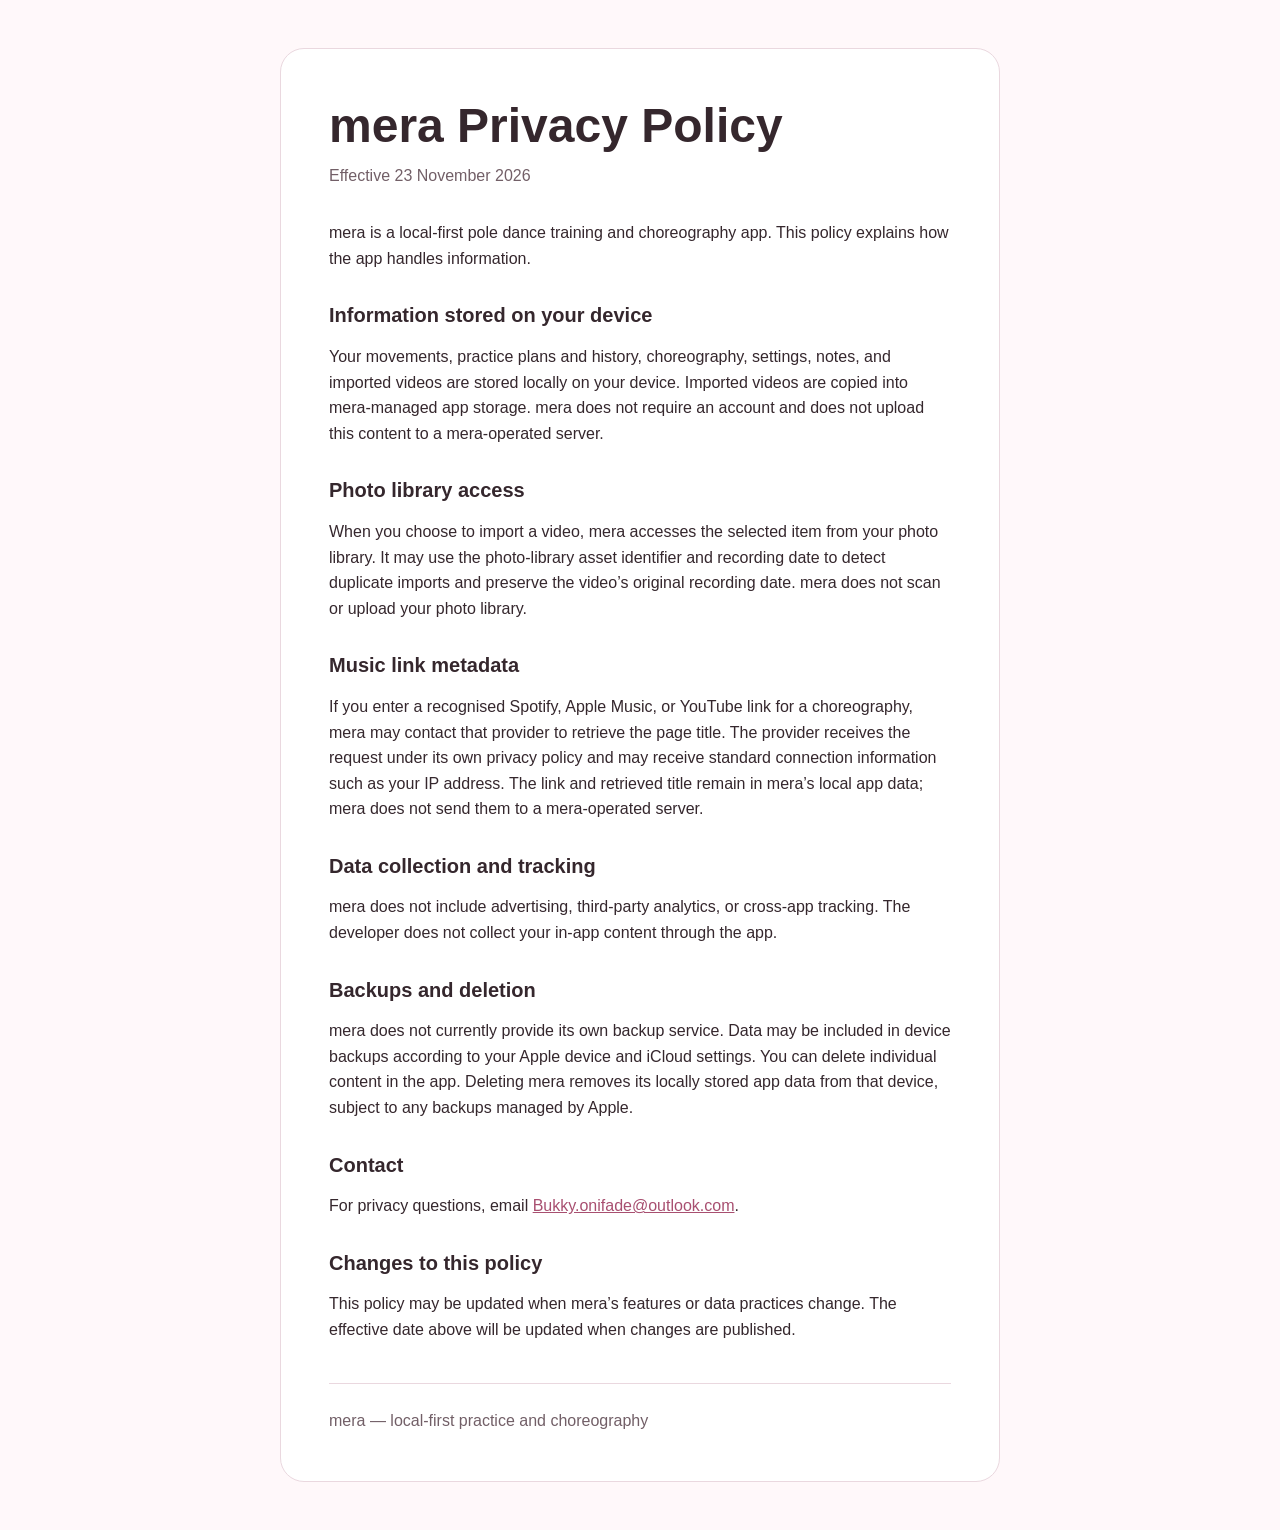
==== index.html @ db1d3d58 "Add mera privacy policy" ====
<!doctype html>
<html lang="en">
<head>
    <meta charset="utf-8">
    <meta name="viewport" content="width=device-width, initial-scale=1">
    <meta name="description" content="Privacy policy for mera, a local-first pole dance training and choreography app.">
    <title>Privacy Policy — mera</title>
    <style>
        :root {
            color-scheme: light dark;
            --background: #fff8fa;
            --surface: #ffffff;
            --text: #35272d;
            --muted: #725f67;
            --accent: #a84f70;
            --border: #ead8df;
        }

        @media (prefers-color-scheme: dark) {
            :root {
                --background: #21171c;
                --surface: #2c2026;
                --text: #f7eaf0;
                --muted: #d2b8c3;
                --accent: #f0a9c3;
                --border: #503944;
            }
        }

        * {
            box-sizing: border-box;
        }

        body {
            margin: 0;
            background: var(--background);
            color: var(--text);
            font-family: -apple-system, BlinkMacSystemFont, "Segoe UI", sans-serif;
            line-height: 1.6;
        }

        main {
            width: min(720px, calc(100% - 32px));
            margin: 48px auto;
            padding: clamp(24px, 6vw, 48px);
            background: var(--surface);
            border: 1px solid var(--border);
            border-radius: 24px;
        }

        h1, h2 {
            line-height: 1.2;
        }

        h1 {
            margin: 0 0 8px;
            font-size: clamp(2rem, 8vw, 3rem);
        }

        h2 {
            margin-top: 32px;
            font-size: 1.25rem;
        }

        .updated {
            margin: 0 0 32px;
            color: var(--muted);
        }

        a {
            color: var(--accent);
        }

        footer {
            margin-top: 40px;
            padding-top: 24px;
            border-top: 1px solid var(--border);
            color: var(--muted);
        }
    </style>
</head>
<body>
    <main>
        <h1>mera Privacy Policy</h1>
        <p class="updated">Effective 23 November 2026</p>

        <p>mera is a local-first pole dance training and choreography app. This policy explains how the app handles information.</p>

        <h2>Information stored on your device</h2>
        <p>Your movements, practice plans and history, choreography, settings, notes, and imported videos are stored locally on your device. Imported videos are copied into mera-managed app storage. mera does not require an account and does not upload this content to a mera-operated server.</p>

        <h2>Photo library access</h2>
        <p>When you choose to import a video, mera accesses the selected item from your photo library. It may use the photo-library asset identifier and recording date to detect duplicate imports and preserve the video’s original recording date. mera does not scan or upload your photo library.</p>

        <h2>Music link metadata</h2>
        <p>If you enter a recognised Spotify, Apple Music, or YouTube link for a choreography, mera may contact that provider to retrieve the page title. The provider receives the request under its own privacy policy and may receive standard connection information such as your IP address. The link and retrieved title remain in mera’s local app data; mera does not send them to a mera-operated server.</p>

        <h2>Data collection and tracking</h2>
        <p>mera does not include advertising, third-party analytics, or cross-app tracking. The developer does not collect your in-app content through the app.</p>

        <h2>Backups and deletion</h2>
        <p>mera does not currently provide its own backup service. Data may be included in device backups according to your Apple device and iCloud settings. You can delete individual content in the app. Deleting mera removes its locally stored app data from that device, subject to any backups managed by Apple.</p>

        <h2>Contact</h2>
        <p>For privacy questions, email <a href="mailto:Bukky.onifade@outlook.com">Bukky.onifade@outlook.com</a>.</p>

        <h2>Changes to this policy</h2>
        <p>This policy may be updated when mera’s features or data practices change. The effective date above will be updated when changes are published.</p>

        <footer>mera — local-first practice and choreography</footer>
    </main>
</body>
</html>
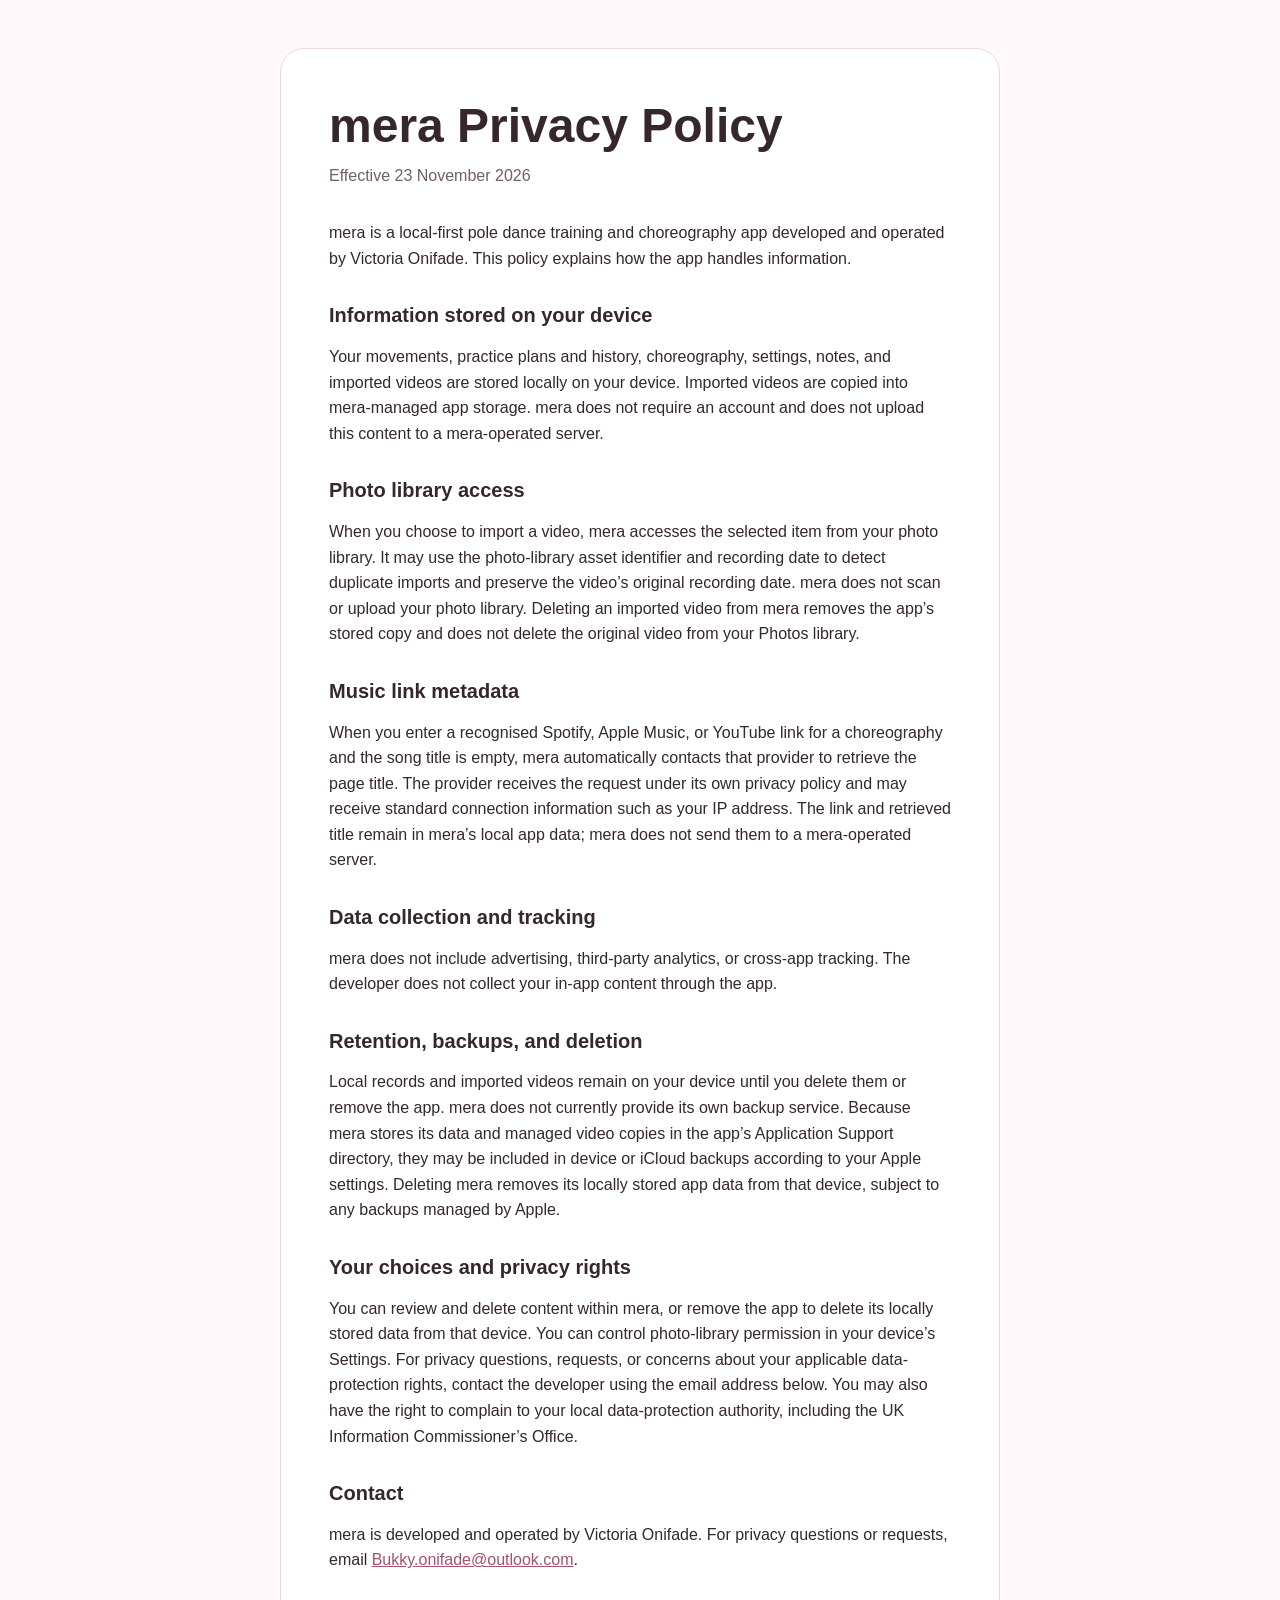
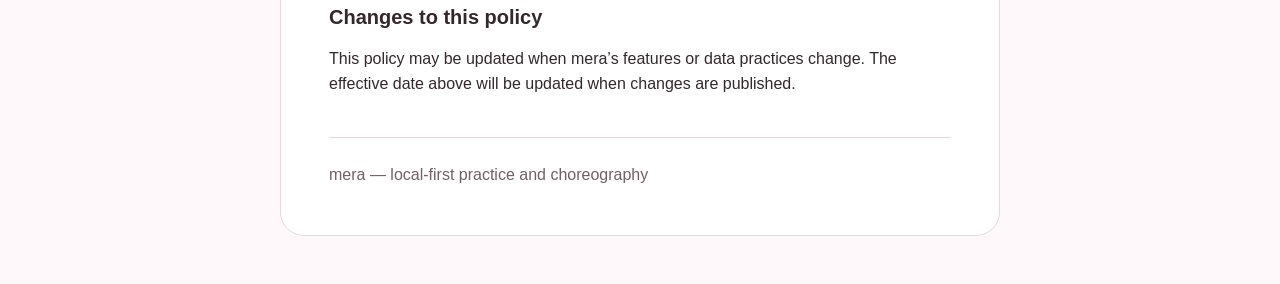
==== commit 5fa58380: "Clarify mera privacy practices" ====
--- a/index.html
+++ b/index.html
@@ -84,25 +84,28 @@
         <h1>mera Privacy Policy</h1>
         <p class="updated">Effective 23 November 2026</p>
 
-        <p>mera is a local-first pole dance training and choreography app. This policy explains how the app handles information.</p>
+        <p>mera is a local-first pole dance training and choreography app developed and operated by Victoria Onifade. This policy explains how the app handles information.</p>
 
         <h2>Information stored on your device</h2>
         <p>Your movements, practice plans and history, choreography, settings, notes, and imported videos are stored locally on your device. Imported videos are copied into mera-managed app storage. mera does not require an account and does not upload this content to a mera-operated server.</p>
 
         <h2>Photo library access</h2>
-        <p>When you choose to import a video, mera accesses the selected item from your photo library. It may use the photo-library asset identifier and recording date to detect duplicate imports and preserve the video’s original recording date. mera does not scan or upload your photo library.</p>
+        <p>When you choose to import a video, mera accesses the selected item from your photo library. It may use the photo-library asset identifier and recording date to detect duplicate imports and preserve the video’s original recording date. mera does not scan or upload your photo library. Deleting an imported video from mera removes the app’s stored copy and does not delete the original video from your Photos library.</p>
 
         <h2>Music link metadata</h2>
-        <p>If you enter a recognised Spotify, Apple Music, or YouTube link for a choreography, mera may contact that provider to retrieve the page title. The provider receives the request under its own privacy policy and may receive standard connection information such as your IP address. The link and retrieved title remain in mera’s local app data; mera does not send them to a mera-operated server.</p>
+        <p>When you enter a recognised Spotify, Apple Music, or YouTube link for a choreography and the song title is empty, mera automatically contacts that provider to retrieve the page title. The provider receives the request under its own privacy policy and may receive standard connection information such as your IP address. The link and retrieved title remain in mera’s local app data; mera does not send them to a mera-operated server.</p>
 
         <h2>Data collection and tracking</h2>
         <p>mera does not include advertising, third-party analytics, or cross-app tracking. The developer does not collect your in-app content through the app.</p>
 
-        <h2>Backups and deletion</h2>
-        <p>mera does not currently provide its own backup service. Data may be included in device backups according to your Apple device and iCloud settings. You can delete individual content in the app. Deleting mera removes its locally stored app data from that device, subject to any backups managed by Apple.</p>
+        <h2>Retention, backups, and deletion</h2>
+        <p>Local records and imported videos remain on your device until you delete them or remove the app. mera does not currently provide its own backup service. Because mera stores its data and managed video copies in the app’s Application Support directory, they may be included in device or iCloud backups according to your Apple settings. Deleting mera removes its locally stored app data from that device, subject to any backups managed by Apple.</p>
+
+        <h2>Your choices and privacy rights</h2>
+        <p>You can review and delete content within mera, or remove the app to delete its locally stored data from that device. You can control photo-library permission in your device’s Settings. For privacy questions, requests, or concerns about your applicable data-protection rights, contact the developer using the email address below. You may also have the right to complain to your local data-protection authority, including the UK Information Commissioner’s Office.</p>
 
         <h2>Contact</h2>
-        <p>For privacy questions, email <a href="mailto:Bukky.onifade@outlook.com">Bukky.onifade@outlook.com</a>.</p>
+        <p>mera is developed and operated by Victoria Onifade. For privacy questions or requests, email <a href="mailto:Bukky.onifade@outlook.com">Bukky.onifade@outlook.com</a>.</p>
 
         <h2>Changes to this policy</h2>
         <p>This policy may be updated when mera’s features or data practices change. The effective date above will be updated when changes are published.</p>
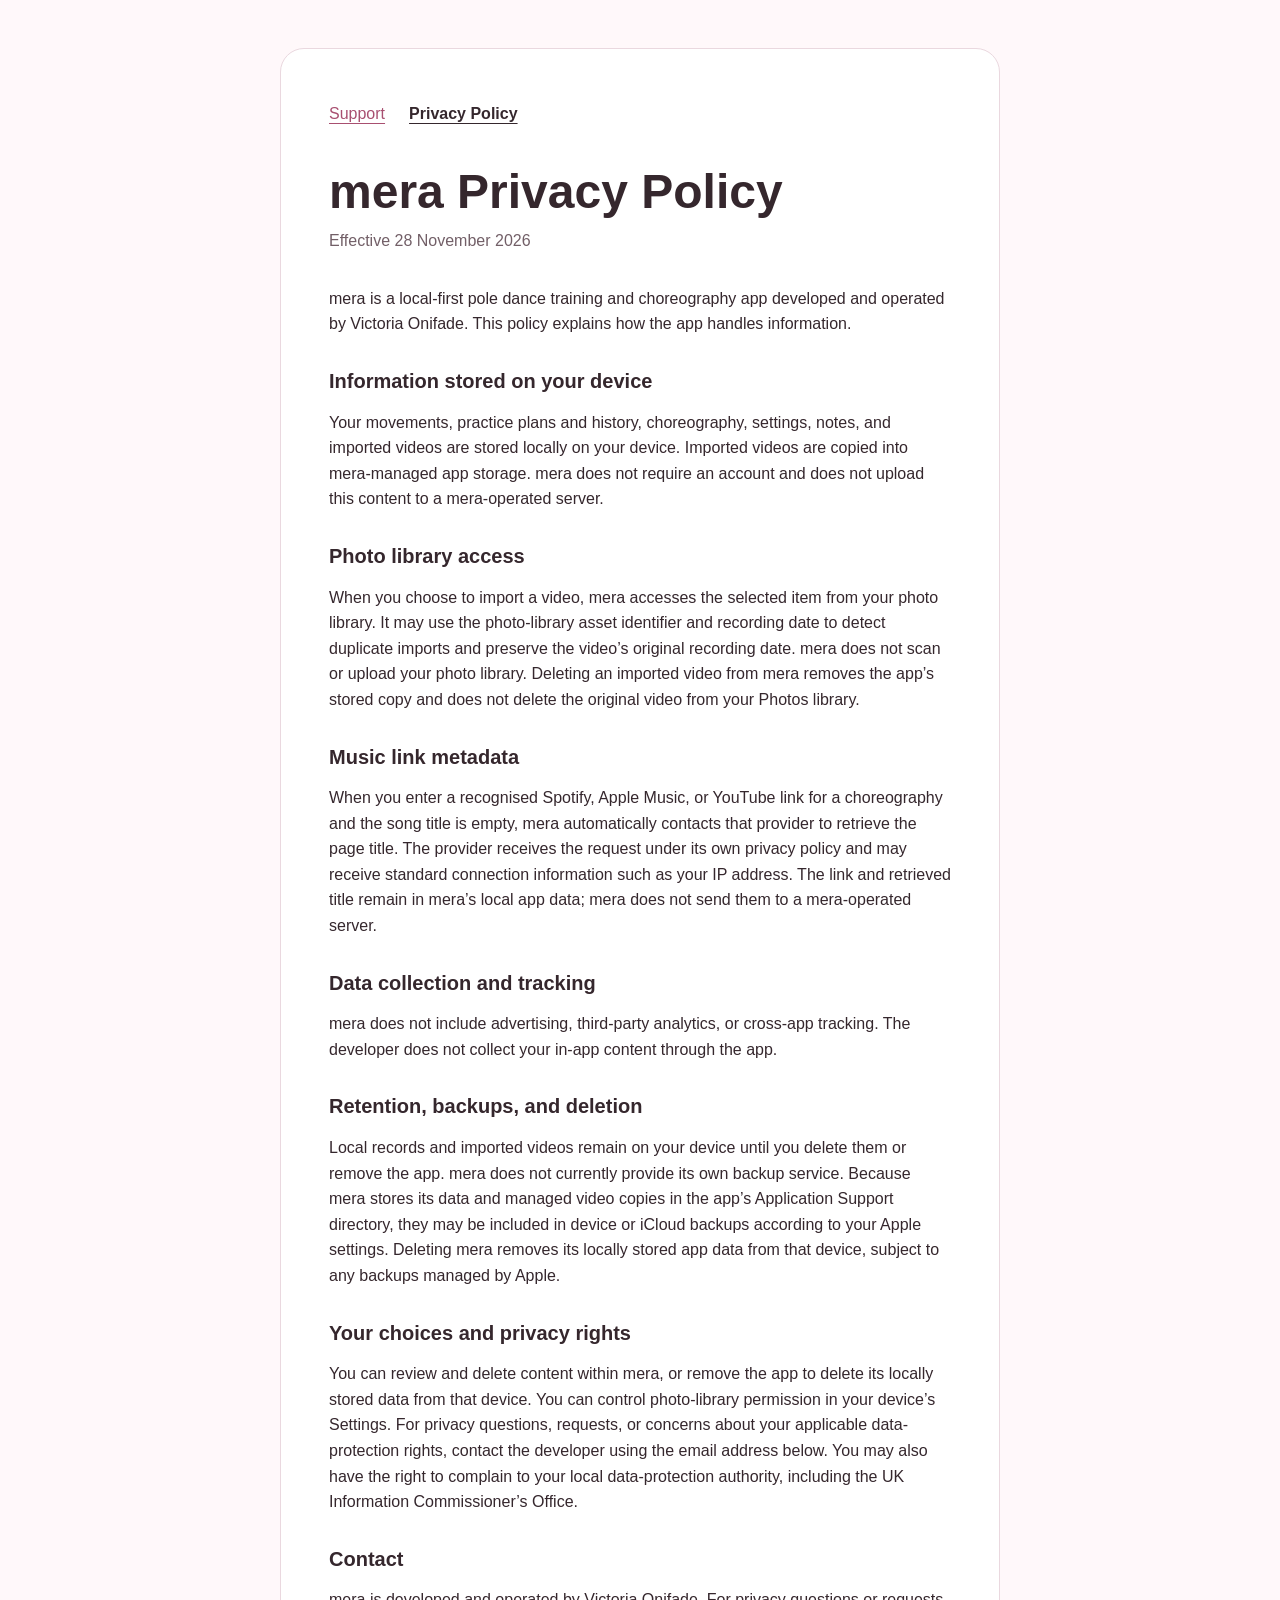
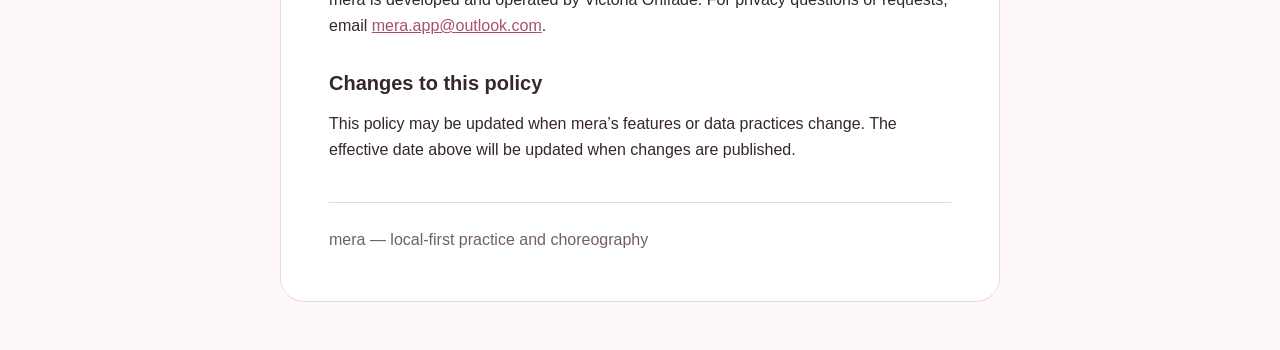
==== commit 92bd8f5c: "Add mera support page and official contact email" ====
--- a/index.html
+++ b/index.html
@@ -5,84 +5,17 @@
     <meta name="viewport" content="width=device-width, initial-scale=1">
     <meta name="description" content="Privacy policy for mera, a local-first pole dance training and choreography app.">
     <title>Privacy Policy — mera</title>
-    <style>
-        :root {
-            color-scheme: light dark;
-            --background: #fff8fa;
-            --surface: #ffffff;
-            --text: #35272d;
-            --muted: #725f67;
-            --accent: #a84f70;
-            --border: #ead8df;
-        }
-
-        @media (prefers-color-scheme: dark) {
-            :root {
-                --background: #21171c;
-                --surface: #2c2026;
-                --text: #f7eaf0;
-                --muted: #d2b8c3;
-                --accent: #f0a9c3;
-                --border: #503944;
-            }
-        }
-
-        * {
-            box-sizing: border-box;
-        }
-
-        body {
-            margin: 0;
-            background: var(--background);
-            color: var(--text);
-            font-family: -apple-system, BlinkMacSystemFont, "Segoe UI", sans-serif;
-            line-height: 1.6;
-        }
-
-        main {
-            width: min(720px, calc(100% - 32px));
-            margin: 48px auto;
-            padding: clamp(24px, 6vw, 48px);
-            background: var(--surface);
-            border: 1px solid var(--border);
-            border-radius: 24px;
-        }
-
-        h1, h2 {
-            line-height: 1.2;
-        }
-
-        h1 {
-            margin: 0 0 8px;
-            font-size: clamp(2rem, 8vw, 3rem);
-        }
-
-        h2 {
-            margin-top: 32px;
-            font-size: 1.25rem;
-        }
-
-        .updated {
-            margin: 0 0 32px;
-            color: var(--muted);
-        }
-
-        a {
-            color: var(--accent);
-        }
-
-        footer {
-            margin-top: 40px;
-            padding-top: 24px;
-            border-top: 1px solid var(--border);
-            color: var(--muted);
-        }
-    </style>
+    <link rel="stylesheet" href="styles.css">
 </head>
 <body>
     <main>
+        <nav aria-label="mera pages">
+            <a href="support.html">Support</a>
+            <a href="./" aria-current="page">Privacy Policy</a>
+        </nav>
+
         <h1>mera Privacy Policy</h1>
-        <p class="updated">Effective 23 November 2026</p>
+        <p class="updated">Effective 28 November 2026</p>
 
         <p>mera is a local-first pole dance training and choreography app developed and operated by Victoria Onifade. This policy explains how the app handles information.</p>
 
@@ -105,7 +38,7 @@
         <p>You can review and delete content within mera, or remove the app to delete its locally stored data from that device. You can control photo-library permission in your device’s Settings. For privacy questions, requests, or concerns about your applicable data-protection rights, contact the developer using the email address below. You may also have the right to complain to your local data-protection authority, including the UK Information Commissioner’s Office.</p>
 
         <h2>Contact</h2>
-        <p>mera is developed and operated by Victoria Onifade. For privacy questions or requests, email <a href="mailto:Bukky.onifade@outlook.com">Bukky.onifade@outlook.com</a>.</p>
+        <p>mera is developed and operated by Victoria Onifade. For privacy questions or requests, email <a href="mailto:mera.app@outlook.com">mera.app@outlook.com</a>.</p>
 
         <h2>Changes to this policy</h2>
         <p>This policy may be updated when mera’s features or data practices change. The effective date above will be updated when changes are published.</p>
--- a/styles.css
+++ b/styles.css
@@ -0,0 +1,103 @@
+:root {
+    color-scheme: light dark;
+    --background: #fff8fa;
+    --surface: #ffffff;
+    --text: #35272d;
+    --muted: #725f67;
+    --accent: #a84f70;
+    --border: #ead8df;
+}
+
+@media (prefers-color-scheme: dark) {
+    :root {
+        --background: #21171c;
+        --surface: #2c2026;
+        --text: #f7eaf0;
+        --muted: #d2b8c3;
+        --accent: #f0a9c3;
+        --border: #503944;
+    }
+}
+
+* {
+    box-sizing: border-box;
+}
+
+body {
+    margin: 0;
+    background: var(--background);
+    color: var(--text);
+    font-family: -apple-system, BlinkMacSystemFont, "Segoe UI", sans-serif;
+    line-height: 1.6;
+}
+
+main {
+    width: min(720px, calc(100% - 32px));
+    margin: 48px auto;
+    padding: clamp(24px, 6vw, 48px);
+    background: var(--surface);
+    border: 1px solid var(--border);
+    border-radius: 24px;
+}
+
+h1, h2 {
+    line-height: 1.2;
+}
+
+h1 {
+    margin: 0 0 8px;
+    font-size: clamp(2rem, 8vw, 3rem);
+}
+
+h2 {
+    margin-top: 32px;
+    font-size: 1.25rem;
+}
+
+.updated {
+    margin: 0 0 32px;
+    color: var(--muted);
+}
+
+a {
+    color: var(--accent);
+}
+
+footer {
+    margin-top: 40px;
+    padding-top: 24px;
+    border-top: 1px solid var(--border);
+    color: var(--muted);
+}
+
+nav {
+    display: flex;
+    flex-wrap: wrap;
+    gap: 8px 24px;
+    margin-bottom: 32px;
+    font-size: 1rem;
+}
+
+nav a {
+    padding-block: 4px;
+    text-underline-offset: 4px;
+}
+
+nav a[aria-current="page"] {
+    color: var(--text);
+    font-weight: 600;
+}
+
+a {
+    overflow-wrap: anywhere;
+}
+
+a:focus-visible {
+    outline: 2px solid var(--accent);
+    outline-offset: 4px;
+    border-radius: 2px;
+}
+
+li + li {
+    margin-top: 8px;
+}
